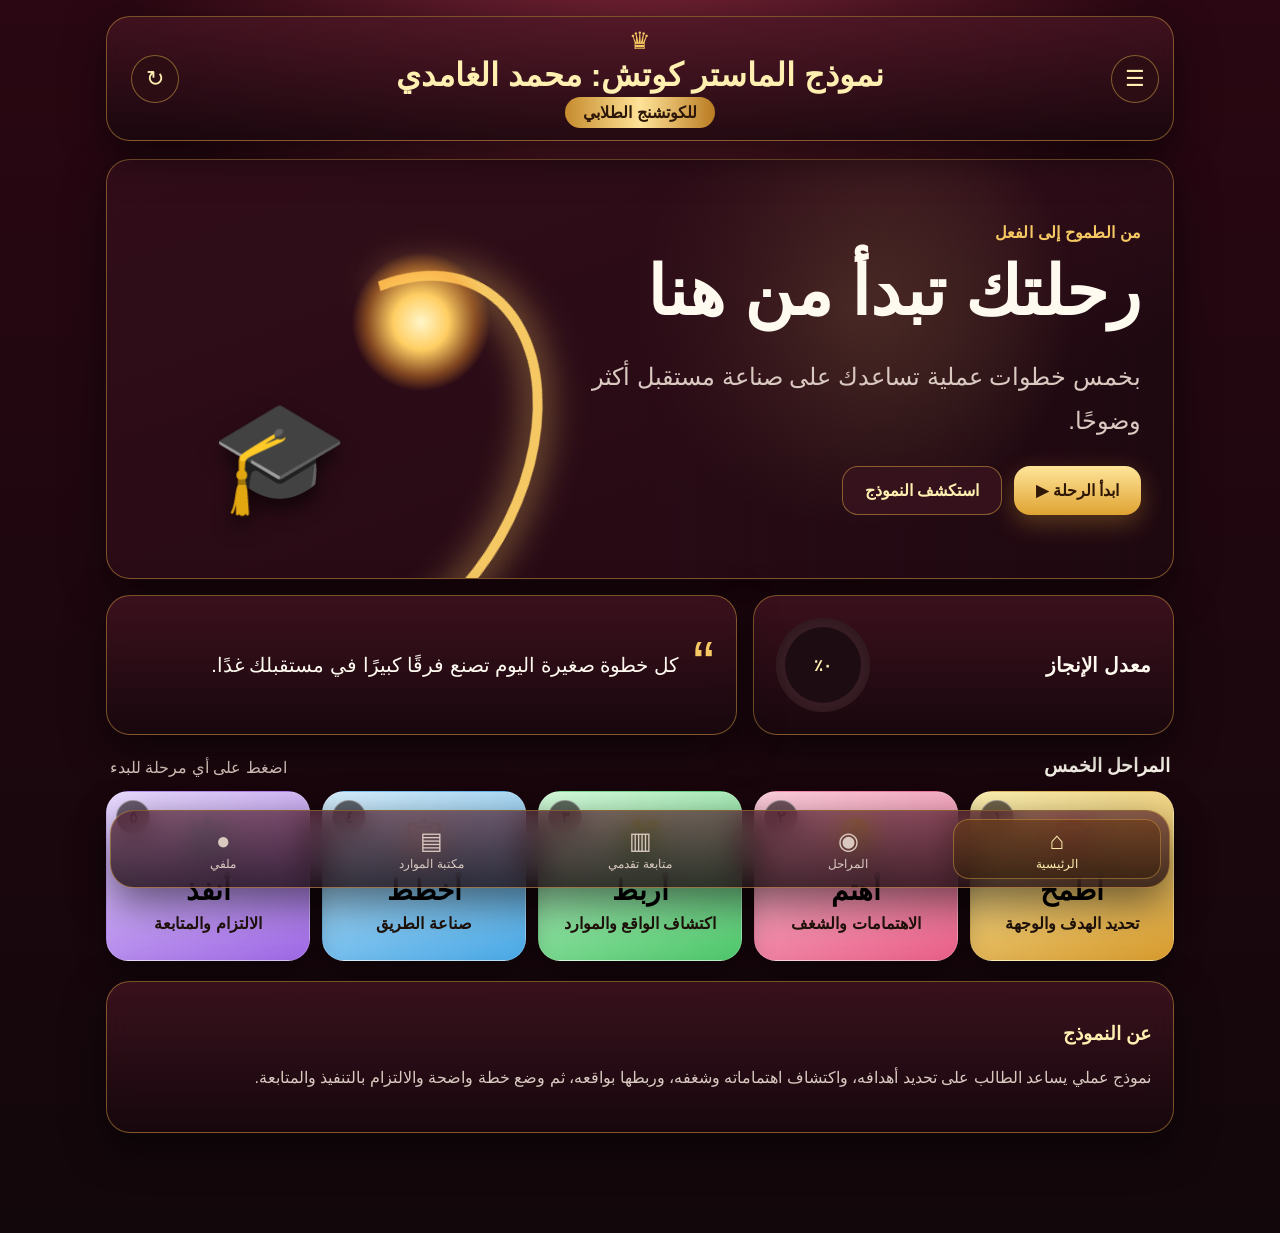
==== index.html @ 7575bb05 "Add files via upload" ====
<!doctype html>
<html lang="ar" dir="rtl">
<head>
  <meta charset="utf-8" />
  <meta name="viewport" content="width=device-width,initial-scale=1,viewport-fit=cover" />
  <meta name="theme-color" content="#3b0917" />
  <meta name="description" content="نموذج الماستر كوتش: محمد الغامدي للكوتشنج الطلابي" />
  <title>نموذج الماستر كوتش: محمد الغامدي</title>
  <link rel="manifest" href="manifest.json" />
  <link rel="stylesheet" href="styles.css" />
</head>
<body>
  <div class="app-shell">
    <header class="topbar glass">
      <button class="icon-btn" id="menuBtn" aria-label="القائمة">☰</button>
      <div class="brand">
        <div class="crown">♛</div>
        <h1>نموذج الماستر كوتش: محمد الغامدي</h1>
        <div class="subtitle">للكوتشنج الطلابي</div>
      </div>
      <button class="icon-btn" id="resetBtn" title="إعادة ضبط التقدم">↻</button>
    </header>

    <main id="view" class="view" aria-live="polite"></main>

    <nav class="bottom-nav glass" aria-label="التنقل الرئيسي">
      <button data-route="home" class="nav-item active"><span>⌂</span><small>الرئيسية</small></button>
      <button data-route="stages" class="nav-item"><span>◉</span><small>المراحل</small></button>
      <button data-route="progress" class="nav-item"><span>▥</span><small>متابعة تقدمي</small></button>
      <button data-route="resources" class="nav-item"><span>▤</span><small>مكتبة الموارد</small></button>
      <button data-route="profile" class="nav-item"><span>●</span><small>ملفي</small></button>
    </nav>
  </div>

  <template id="homeTemplate">
    <section class="hero glass">
      <div class="hero-copy">
        <span class="eyebrow">من الطموح إلى الفعل</span>
        <h2>رحلتك تبدأ من هنا</h2>
        <p>بخمس خطوات عملية تساعدك على صناعة مستقبل أكثر وضوحًا.</p>
        <div class="hero-actions">
          <button class="primary-btn" data-action="start">ابدأ الرحلة ▶</button>
          <button class="secondary-btn" data-route-jump="stages">استكشف النموذج</button>
        </div>
      </div>
      <div class="hero-visual" aria-hidden="true">
        <div class="road"></div>
        <div class="sun"></div>
        <div class="student">🎓</div>
      </div>
    </section>

    <section class="summary-grid">
      <article class="glass metric-card">
        <div class="metric-title">معدل الإنجاز</div>
        <div class="ring" id="homeRing"><span id="homePercent">٠٪</span></div>
      </article>
      <article class="glass quote-card">
        <div class="quote-mark">“</div>
        <p>كل خطوة صغيرة اليوم تصنع فرقًا كبيرًا في مستقبلك غدًا.</p>
      </article>
    </section>

    <section class="section-block">
      <div class="section-head">
        <h3>المراحل الخمس</h3>
        <span class="muted">اضغط على أي مرحلة للبدء</span>
      </div>
      <div class="stage-cards" id="homeStages"></div>
    </section>

    <section class="glass about-card">
      <h3>عن النموذج</h3>
      <p>نموذج عملي يساعد الطالب على تحديد أهدافه، واكتشاف اهتماماته وشغفه، وربطها بواقعه، ثم وضع خطة واضحة والالتزام بالتنفيذ والمتابعة.</p>
    </section>
  </template>

  <template id="stagesTemplate">
    <section class="section-block">
      <div class="section-head">
        <div>
          <span class="eyebrow">خمس خطوات تصنع مستقبلك</span>
          <h2>اختر المرحلة</h2>
        </div>
        <div class="mini-progress"><span id="stagesPercent">٠٪</span></div>
      </div>
      <div class="stage-list" id="stageList"></div>
    </section>
  </template>

  <template id="stageDetailTemplate">
    <section class="stage-detail">
      <div class="glass detail-head" id="detailHead">
        <button class="back-btn" data-route-jump="stages">→ رجوع</button>
        <div class="detail-title-wrap">
          <div class="stage-icon big" id="detailIcon"></div>
          <div>
            <div class="eyebrow" id="detailStep"></div>
            <h2 id="detailTitle"></h2>
            <p id="detailSubtitle"></p>
          </div>
        </div>
        <div class="step-progress" id="detailProgress"></div>
      </div>

      <form class="glass coaching-form" id="coachingForm">
        <div id="questionFields"></div>

        <div class="output-panel" id="outputPanel">
          <span class="tag">المخرج</span>
          <strong id="outputText"></strong>
        </div>

        <label class="field-block">
          <span>ملاحظات إضافية</span>
          <textarea id="notes" rows="3" placeholder="اكتب أي ملاحظات أو أفكار إضافية..."></textarea>
        </label>

        <div class="form-actions">
          <button type="button" class="secondary-btn" id="prevStage">السابق</button>
          <button type="submit" class="primary-btn">حفظ</button>
          <button type="button" class="primary-btn alt" id="nextStage">التالي</button>
        </div>
      </form>
    </section>
  </template>

  <template id="progressTemplate">
    <section class="section-block">
      <div class="section-head">
        <div>
          <span class="eyebrow">رحلة نحو مستقبل أكثر وضوحًا</span>
          <h2>متابعة تقدمي</h2>
        </div>
      </div>

      <section class="progress-layout">
        <article class="glass big-progress-card">
          <div class="big-ring" id="progressRing"><span id="progressPercent">٠٪</span></div>
          <div>
            <h3>معدل الإنجاز</h3>
            <p class="muted" id="progressMessage">ابدأ الآن، ومستقبلك ينتظرك.</p>
          </div>
        </article>

        <article class="glass">
          <div class="section-head compact"><h3>حالة المراحل الخمس</h3></div>
          <div id="progressStages" class="progress-stages"></div>
        </article>
      </section>

      <section class="glass checklist-card">
        <div class="section-head compact"><h3>خطة هذا الأسبوع</h3><button class="small-btn" id="clearChecklist">إلغاء التحديد</button></div>
        <div id="weeklyChecklist"></div>
      </section>

      <section class="glass achievements">
        <div class="section-head compact"><h3>شاراتي وإنجازاتي</h3></div>
        <div id="badges" class="badge-grid"></div>
      </section>
    </section>
  </template>

  <template id="simpleTemplate">
    <section class="section-block">
      <article class="glass empty-card">
        <div class="empty-icon" id="simpleIcon"></div>
        <h2 id="simpleTitle"></h2>
        <p id="simpleText"></p>
      </article>
    </section>
  </template>

  <script src="app.js"></script>
</body>
</html>
---- styles.css ----
:root{
  --bg:#12070b;--bg2:#2a0712;--panel:#2a1018cc;--gold:#f5c863;--gold2:#fff0b2;--text:#fffaf0;--muted:#d9c9c1;
  --border:#c9933f88;--shadow:0 14px 40px #0008;--radius:24px;
  --s1:#e6b243;--s2:#ec5e8b;--s3:#54c96e;--s4:#50aeea;--s5:#a26ae8;
}
*{box-sizing:border-box}
html{scroll-behavior:smooth}
body{margin:0;font-family:"Tahoma","Arial",sans-serif;background:
radial-gradient(circle at 50% -10%,#7c2638 0,transparent 35%),
linear-gradient(180deg,var(--bg2),var(--bg));color:var(--text);min-height:100vh}
button,input,textarea{font:inherit}
button{cursor:pointer}
.app-shell{width:min(100%,1100px);margin:auto;min-height:100vh;padding:16px 16px 100px}
.glass{background:linear-gradient(180deg,#4b1725aa,#18080ecc);backdrop-filter:blur(15px);border:1px solid var(--border);box-shadow:var(--shadow);border-radius:var(--radius)}
.topbar{position:sticky;top:8px;z-index:50;display:grid;grid-template-columns:58px 1fr 58px;gap:12px;align-items:center;padding:12px 14px;margin-bottom:18px}
.icon-btn{border:1px solid #e8b84b77;background:#2c0d14;color:var(--gold2);width:48px;height:48px;border-radius:50%;font-size:22px}
.brand{text-align:center}.crown{color:var(--gold);font-size:24px;line-height:1}.brand h1{font-size:clamp(18px,3.2vw,32px);margin:3px 0;color:var(--gold2)}.subtitle{display:inline-block;padding:6px 18px;border-radius:999px;background:linear-gradient(90deg,#c68b2d,#ffe398,#b97b22);color:#2c1607;font-weight:800}
.view{animation:fade .25s ease}@keyframes fade{from{opacity:.2;transform:translateY(6px)}to{opacity:1;transform:none}}
.hero{position:relative;min-height:420px;overflow:hidden;padding:32px;display:grid;grid-template-columns:1.1fr .9fr;align-items:center;background:
linear-gradient(90deg,#2a0b16d9 0 50%,#2a0b1655),radial-gradient(circle at 70% 35%,#ffd97966 0,transparent 28%),linear-gradient(160deg,#5a172c,#19080e 70%)}
.hero-copy{z-index:2;max-width:620px}.eyebrow{color:var(--gold);font-weight:700;letter-spacing:.2px}.hero h2{font-size:clamp(34px,6vw,68px);margin:10px 0 12px}.hero p{font-size:clamp(18px,2vw,24px);color:var(--muted);line-height:1.8}.hero-actions{display:flex;gap:12px;flex-wrap:wrap;margin-top:22px}
.primary-btn,.secondary-btn,.small-btn{border:0;border-radius:16px;padding:14px 22px;font-weight:800}.primary-btn{background:linear-gradient(180deg,#ffe59a,#dfa332);color:#301807;box-shadow:0 8px 24px #d89b3655}.primary-btn.alt{background:linear-gradient(180deg,#fff0b3,#c58b2d)}.secondary-btn{background:#38131ed9;color:var(--gold2);border:1px solid #d8a34688}.small-btn{padding:9px 12px;background:#31101a;color:var(--gold2);border:1px solid #c99545aa}
.hero-visual{height:100%;position:relative}.sun{position:absolute;width:140px;height:140px;border-radius:50%;background:radial-gradient(circle,#fff6c8,#ffce63 28%,#ff9c2d66 55%,transparent 70%);right:22%;top:17%}.road{position:absolute;width:64%;height:120%;right:15%;top:18%;border:10px solid #f5c863;border-left-color:transparent;border-bottom-color:transparent;border-radius:50%;transform:rotate(30deg);filter:drop-shadow(0 0 18px #ffcf66)}.student{position:absolute;bottom:25px;left:16%;font-size:110px;filter:drop-shadow(0 10px 10px #0009)}
.summary-grid{display:grid;grid-template-columns:1fr 1.5fr;gap:16px;margin:16px 0}.metric-card,.quote-card{padding:22px}.metric-card{display:flex;align-items:center;justify-content:space-between;gap:18px}.metric-title{font-weight:800;font-size:20px}.ring,.big-ring{--p:0deg;position:relative;border-radius:50%;display:grid;place-items:center;background:conic-gradient(var(--gold) var(--p),#40212a 0);box-shadow:inset 0 0 30px #0006}.ring{width:94px;height:94px}.ring::before,.big-ring::before{content:"";position:absolute;inset:9px;border-radius:50%;background:#1d0c12}.ring span,.big-ring span{z-index:1;font-weight:900;color:var(--gold2)}.quote-card{display:flex;align-items:center;gap:14px}.quote-mark{font-size:64px;color:var(--gold)}.quote-card p{font-size:20px;line-height:1.8;margin:0}
.section-block{margin:20px 0}.section-head{display:flex;align-items:end;justify-content:space-between;gap:14px;margin:0 4px 14px}.section-head.compact{align-items:center;margin:0 0 12px}.section-head h2,.section-head h3{margin:0}.muted{color:var(--muted)}
.stage-cards{display:grid;grid-template-columns:repeat(5,1fr);gap:12px}.stage-card{position:relative;overflow:hidden;padding:18px 14px;min-height:170px;border-radius:22px;border:1px solid #fff2;text-align:center;box-shadow:0 14px 30px #0006;transition:.2s}.stage-card:hover{transform:translateY(-4px)}.stage-card .num{position:absolute;top:8px;left:9px;background:#12070b99;border:1px solid #fff6;width:34px;height:34px;border-radius:50%;display:grid;place-items:center;font-weight:900}.stage-icon{font-size:40px}.stage-card h4{font-size:28px;margin:10px 0 5px}.stage-card p{margin:0;color:#20120b;font-weight:700;line-height:1.5}.stage-card.done::after{content:"✓";position:absolute;bottom:9px;left:10px;width:30px;height:30px;border-radius:50%;background:#0b7f39;color:#fff;display:grid;place-items:center}.s1{background:linear-gradient(160deg,#fff3b3,#d79b2e)}.s2{background:linear-gradient(160deg,#ffd1df,#e95f88)}.s3{background:linear-gradient(160deg,#d8ffdf,#4ec76b)}.s4{background:linear-gradient(160deg,#d9f1ff,#4aa9e6)}.s5{background:linear-gradient(160deg,#eadcff,#9f68e5)}
.about-card{padding:22px}.about-card h3{color:var(--gold2)}.about-card p{line-height:1.9;color:var(--muted)}
.stage-list{display:grid;gap:14px}.stage-row{display:grid;grid-template-columns:84px 1fr auto;align-items:center;gap:16px;padding:16px;border-radius:22px;color:#1f110b}.stage-row .stage-icon{width:66px;height:66px;border-radius:50%;display:grid;place-items:center;background:#ffffff8c}.stage-row h3{font-size:28px;margin:0}.stage-row p{margin:4px 0;font-weight:700}.stage-row .output{margin-top:8px;font-size:14px;background:#fff8;padding:8px 10px;border-radius:12px;display:inline-block}.stage-row button{border:0;background:#2b0d16;color:#fff;width:48px;height:48px;border-radius:50%;font-size:24px}.mini-progress{width:76px;height:76px;border-radius:50%;display:grid;place-items:center;background:#2a0c15;border:6px solid #805d31;color:var(--gold2);font-weight:900}
.stage-detail{display:grid;gap:16px}.detail-head{padding:20px}.back-btn{background:none;border:0;color:var(--gold2);font-weight:800}.detail-title-wrap{display:flex;align-items:center;gap:18px;margin-top:12px}.stage-icon.big{width:100px;height:100px;border-radius:50%;display:grid;place-items:center;font-size:52px;border:1px solid #ffffff66}.detail-title-wrap h2{font-size:42px;margin:5px 0}.detail-title-wrap p{margin:0;color:var(--muted)}.step-progress{display:flex;gap:7px;margin-top:14px}.step-dot{height:8px;flex:1;border-radius:999px;background:#4a3038}.step-dot.active{background:var(--gold)}
.coaching-form{padding:20px}.field-block{display:block;margin-bottom:14px}.field-block>span{display:block;font-weight:800;margin-bottom:8px}.field-block textarea,.field-block input{width:100%;border:1px solid #d2af7e66;background:#fffaf2;color:#27150e;border-radius:15px;padding:14px;outline:none;min-height:54px}.field-block textarea:focus,.field-block input:focus{box-shadow:0 0 0 3px #f5c86355}.output-panel{margin:18px 0;padding:18px;border-radius:18px;background:linear-gradient(90deg,#7f4d12,#edbe59);color:#261407}.output-panel .tag{display:inline-block;background:#2d1209;color:#ffe9a2;padding:6px 12px;border-radius:999px;margin-left:8px}.form-actions{display:grid;grid-template-columns:1fr 1fr 1fr;gap:10px}
.progress-layout{display:grid;grid-template-columns:.8fr 1.2fr;gap:16px}.big-progress-card{padding:22px;display:flex;align-items:center;gap:24px}.big-ring{width:180px;height:180px;flex:0 0 auto}.big-ring span{font-size:42px}.progress-layout>article{padding:20px}.progress-stages{display:grid;grid-template-columns:repeat(5,1fr);gap:8px}.progress-stage{padding:12px 8px;border-radius:14px;text-align:center;color:#21110b;font-weight:800}.progress-stage small{display:block;margin-top:4px}.checklist-card,.achievements{padding:20px;margin-top:16px}.check-item{display:flex;align-items:center;gap:10px;padding:12px;border-bottom:1px solid #ffffff16}.check-item input{accent-color:#eab84d;width:20px;height:20px}.badge-grid{display:grid;grid-template-columns:repeat(5,1fr);gap:10px}.badge{padding:14px 8px;border-radius:18px;text-align:center;background:#291018;border:1px solid #9f723f66}.badge .badge-icon{font-size:40px}.badge.locked{opacity:.35;filter:grayscale(1)}
.empty-card{padding:50px 22px;text-align:center}.empty-icon{font-size:72px}.empty-card p{color:var(--muted);line-height:1.9}
.bottom-nav{position:fixed;left:50%;bottom:12px;transform:translateX(-50%);z-index:60;width:min(calc(100% - 24px),1060px);display:grid;grid-template-columns:repeat(5,1fr);padding:8px}.nav-item{border:0;background:transparent;color:#d9c9c1;border-radius:16px;padding:8px 4px;display:grid;gap:2px;justify-items:center}.nav-item span{font-size:24px}.nav-item small{font-size:12px}.nav-item.active{background:linear-gradient(180deg,#6b3c19aa,#37200faa);color:var(--gold2);box-shadow:inset 0 0 0 1px #c9954588}
@media(max-width:800px){.app-shell{padding:10px 10px 96px}.topbar{grid-template-columns:48px 1fr 48px}.brand h1{font-size:18px}.hero{grid-template-columns:1fr;min-height:560px;padding:22px}.hero-visual{min-height:240px;order:-1}.student{font-size:90px}.summary-grid,.progress-layout{grid-template-columns:1fr}.stage-cards{grid-template-columns:1fr 1fr}.stage-card:last-child{grid-column:1/-1}.stage-row{grid-template-columns:68px 1fr auto}.stage-row h3{font-size:24px}.progress-stages{grid-template-columns:1fr 1fr}.badge-grid{grid-template-columns:1fr 1fr}.form-actions{grid-template-columns:1fr}.detail-title-wrap h2{font-size:34px}.big-progress-card{flex-direction:column;text-align:center}.bottom-nav small{font-size:10px}}
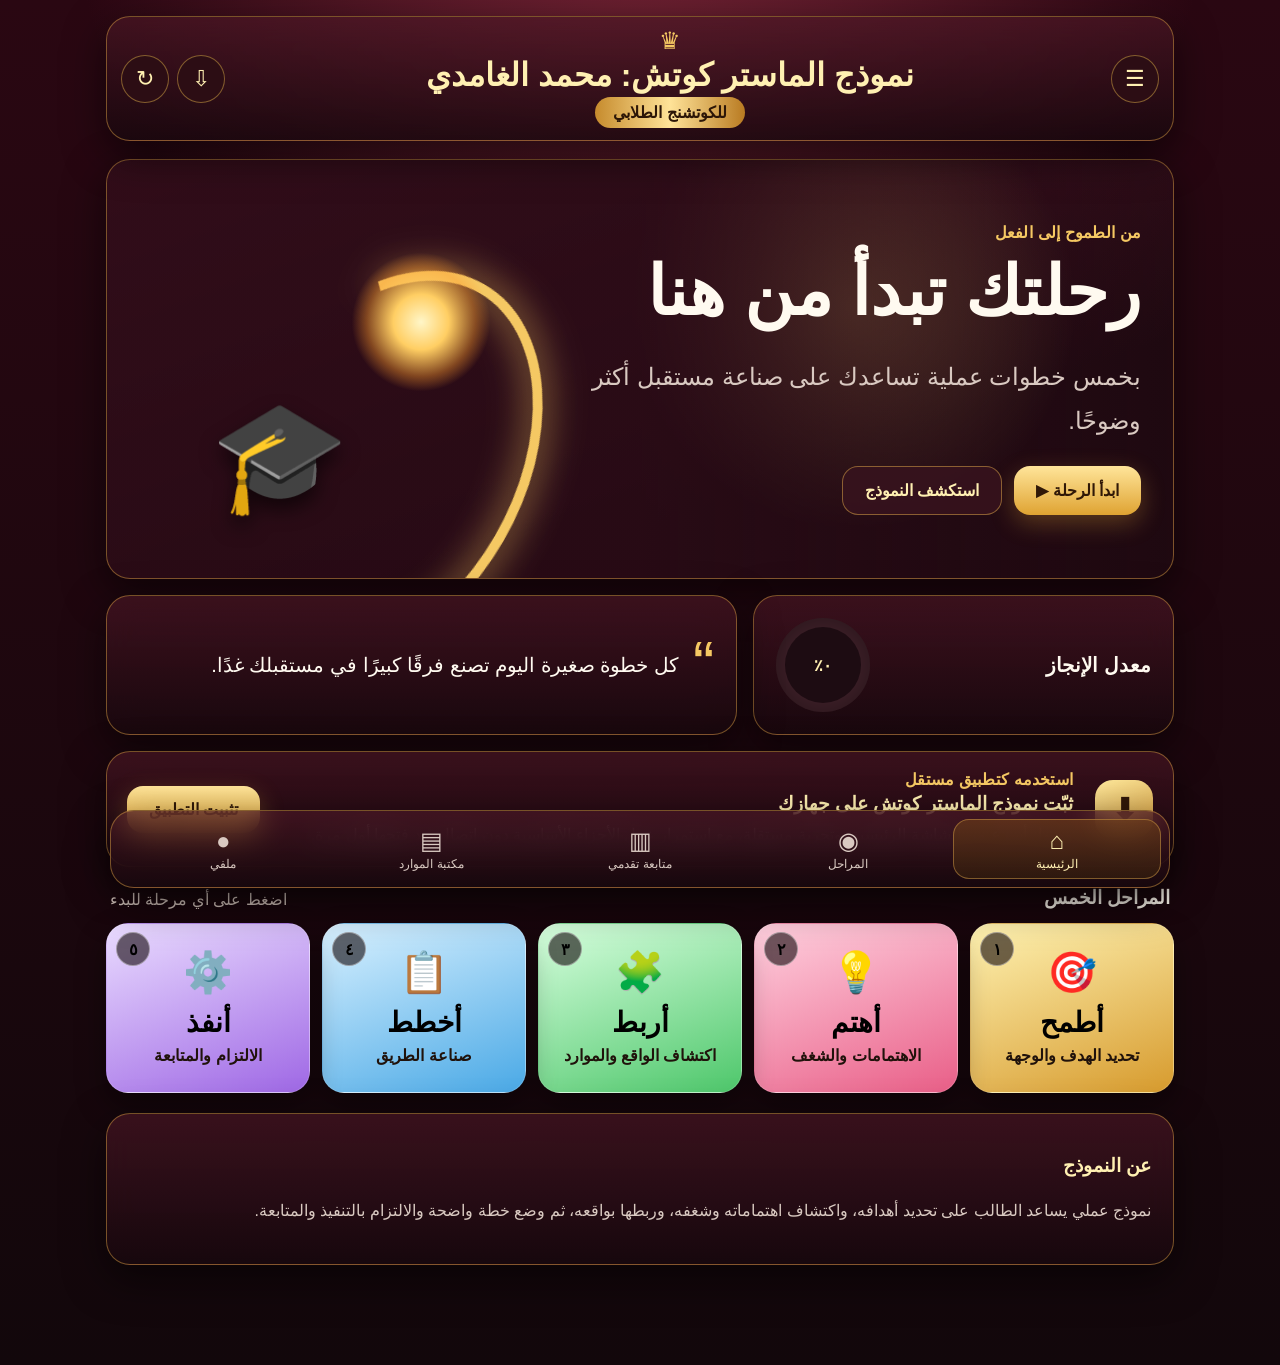
==== commit 05b75b2b: "Add files via upload" ====
--- a/index.html
+++ b/index.html
@@ -5,8 +5,14 @@
   <meta name="viewport" content="width=device-width,initial-scale=1,viewport-fit=cover" />
   <meta name="theme-color" content="#3b0917" />
   <meta name="description" content="نموذج الماستر كوتش: محمد الغامدي للكوتشنج الطلابي" />
+  <meta name="application-name" content="الماستر كوتش" />
+  <meta name="apple-mobile-web-app-capable" content="yes" />
+  <meta name="apple-mobile-web-app-status-bar-style" content="black-translucent" />
+  <meta name="apple-mobile-web-app-title" content="الماستر كوتش" />
   <title>نموذج الماستر كوتش: محمد الغامدي</title>
   <link rel="manifest" href="manifest.json" />
+  <link rel="apple-touch-icon" href="icons/icon-192.png" />
+  <link rel="icon" href="icons/icon-192.png" />
   <link rel="stylesheet" href="styles.css" />
 </head>
 <body>
@@ -18,7 +24,10 @@
         <h1>نموذج الماستر كوتش: محمد الغامدي</h1>
         <div class="subtitle">للكوتشنج الطلابي</div>
       </div>
-      <button class="icon-btn" id="resetBtn" title="إعادة ضبط التقدم">↻</button>
+      <div class="top-actions">
+        <button class="icon-btn install-mini" id="installBtn" title="تثبيت التطبيق" aria-label="تثبيت التطبيق">⇩</button>
+        <button class="icon-btn reset-mini" id="resetBtn" title="إعادة ضبط التقدم" aria-label="إعادة ضبط التقدم">↻</button>
+      </div>
     </header>
 
     <main id="view" class="view" aria-live="polite"></main>
@@ -59,6 +68,16 @@
         <div class="quote-mark">“</div>
         <p>كل خطوة صغيرة اليوم تصنع فرقًا كبيرًا في مستقبلك غدًا.</p>
       </article>
+    </section>
+
+    <section class="install-card glass" id="installCard">
+      <div class="install-card-icon">⬇</div>
+      <div class="install-card-copy">
+        <span class="eyebrow">استخدمه كتطبيق مستقل</span>
+        <h3>ثبّت نموذج الماستر كوتش على جهازك</h3>
+        <p>وصول أسرع من الشاشة الرئيسية، وتجربة مستقلة، مع استمرار عمل الأجزاء الأساسية دون اتصال بعد فتحها أول مرة.</p>
+      </div>
+      <button class="primary-btn" id="homeInstallBtn">تثبيت التطبيق</button>
     </section>
 
     <section class="section-block">
@@ -161,6 +180,35 @@
     </section>
   </template>
 
+  <template id="resourcesTemplate">
+    <section class="section-block resources-page">
+      <div class="section-head resources-head">
+        <div>
+          <span class="eyebrow">أدلة • قوالب • ملفات • روابط</span>
+          <h2>مكتبة الموارد</h2>
+          <p class="muted resource-note">الملفات التي تضيفها من داخل التطبيق تُحفظ على هذا الجهاز فقط. أما الموارد الموجودة داخل المستودع فتظهر لجميع المستخدمين.</p>
+        </div>
+        <button class="primary-btn" id="addResourceBtn">＋ إضافة مورد</button>
+      </div>
+
+      <section class="glass resource-toolbar">
+        <label class="search-box">
+          <span>⌕</span>
+          <input id="resourceSearch" type="search" placeholder="ابحث باسم المورد أو وصفه..." />
+        </label>
+        <div class="resource-filters" id="resourceFilters"></div>
+      </section>
+
+      <div id="resourceStats" class="resource-stats"></div>
+      <div id="resourceGrid" class="resource-grid"></div>
+      <div id="resourceEmpty" class="glass resource-empty" hidden>
+        <div>📚</div>
+        <h3>لا توجد موارد مطابقة</h3>
+        <p>غيّر البحث أو أضف موردًا جديدًا.</p>
+      </div>
+    </section>
+  </template>
+
   <template id="simpleTemplate">
     <section class="section-block">
       <article class="glass empty-card">
@@ -171,6 +219,42 @@
     </section>
   </template>
 
+  <dialog id="resourceDialog" class="app-dialog">
+    <form method="dialog" class="dialog-card glass" id="resourceForm">
+      <div class="dialog-head">
+        <div><span class="eyebrow">مورد جديد</span><h3>إضافة مورد إلى المكتبة</h3></div>
+        <button type="button" class="dialog-close" data-close-dialog="resourceDialog" aria-label="إغلاق">×</button>
+      </div>
+      <div class="resource-mode" role="tablist" aria-label="نوع المورد">
+        <button type="button" class="mode-btn active" data-resource-mode="file">📎 ملف</button>
+        <button type="button" class="mode-btn" data-resource-mode="link">🔗 رابط</button>
+      </div>
+      <input type="hidden" id="resourceMode" value="file" />
+      <label class="field-block"><span>عنوان المورد</span><input id="resourceTitle" required maxlength="120" placeholder="مثال: نموذج صياغة الهدف الذكي" /></label>
+      <label class="field-block"><span>المرحلة / التصنيف</span>
+        <select id="resourceCategory">
+          <option value="عام">عام</option><option value="أطمح">أطمح</option><option value="أهتم">أهتم</option><option value="أربط">أربط</option><option value="أخطط">أخطط</option><option value="أنفذ">أنفذ</option>
+        </select>
+      </label>
+      <label class="field-block"><span>وصف مختصر</span><textarea id="resourceDescription" rows="2" placeholder="ما فائدة هذا المورد؟"></textarea></label>
+      <label class="field-block resource-file-field" id="resourceFileField"><span>اختر الملف</span><input id="resourceFile" type="file" accept=".pdf,.doc,.docx,.ppt,.pptx,.xls,.xlsx,.txt,.rtf,.csv,.png,.jpg,.jpeg,.webp,.gif,.mp4,.mov,.m4v,.zip" /></label>
+      <label class="field-block resource-link-field" id="resourceLinkField" hidden><span>رابط المورد</span><input id="resourceUrl" type="url" inputmode="url" placeholder="https://example.com/resource" /></label>
+      <div class="dialog-hint">🔒 الملفات المرفوعة هنا تبقى داخل متصفح هذا الجهاز ولا تُرفع تلقائيًا إلى GitHub.</div>
+      <div class="dialog-actions"><button type="button" class="secondary-btn" data-close-dialog="resourceDialog">إلغاء</button><button type="submit" class="primary-btn">حفظ المورد</button></div>
+    </form>
+  </dialog>
+
+  <dialog id="installDialog" class="app-dialog">
+    <section class="dialog-card glass">
+      <div class="dialog-head">
+        <div><span class="eyebrow">تثبيت التطبيق</span><h3>أضف التطبيق إلى جهازك</h3></div>
+        <button type="button" class="dialog-close" data-close-dialog="installDialog" aria-label="إغلاق">×</button>
+      </div>
+      <div id="installInstructions" class="install-instructions"></div>
+      <div class="dialog-actions"><button type="button" class="primary-btn" data-close-dialog="installDialog">حسنًا</button></div>
+    </section>
+  </dialog>
+
   <script src="app.js"></script>
 </body>
 </html>
--- a/styles.css
+++ b/styles.css
@@ -3,32 +3,19 @@
   --border:#c9933f88;--shadow:0 14px 40px #0008;--radius:24px;
   --s1:#e6b243;--s2:#ec5e8b;--s3:#54c96e;--s4:#50aeea;--s5:#a26ae8;
 }
-*{box-sizing:border-box}
-html{scroll-behavior:smooth}
-body{margin:0;font-family:"Tahoma","Arial",sans-serif;background:
-radial-gradient(circle at 50% -10%,#7c2638 0,transparent 35%),
-linear-gradient(180deg,var(--bg2),var(--bg));color:var(--text);min-height:100vh}
-button,input,textarea{font:inherit}
-button{cursor:pointer}
-.app-shell{width:min(100%,1100px);margin:auto;min-height:100vh;padding:16px 16px 100px}
-.glass{background:linear-gradient(180deg,#4b1725aa,#18080ecc);backdrop-filter:blur(15px);border:1px solid var(--border);box-shadow:var(--shadow);border-radius:var(--radius)}
-.topbar{position:sticky;top:8px;z-index:50;display:grid;grid-template-columns:58px 1fr 58px;gap:12px;align-items:center;padding:12px 14px;margin-bottom:18px}
-.icon-btn{border:1px solid #e8b84b77;background:#2c0d14;color:var(--gold2);width:48px;height:48px;border-radius:50%;font-size:22px}
-.brand{text-align:center}.crown{color:var(--gold);font-size:24px;line-height:1}.brand h1{font-size:clamp(18px,3.2vw,32px);margin:3px 0;color:var(--gold2)}.subtitle{display:inline-block;padding:6px 18px;border-radius:999px;background:linear-gradient(90deg,#c68b2d,#ffe398,#b97b22);color:#2c1607;font-weight:800}
-.view{animation:fade .25s ease}@keyframes fade{from{opacity:.2;transform:translateY(6px)}to{opacity:1;transform:none}}
-.hero{position:relative;min-height:420px;overflow:hidden;padding:32px;display:grid;grid-template-columns:1.1fr .9fr;align-items:center;background:
-linear-gradient(90deg,#2a0b16d9 0 50%,#2a0b1655),radial-gradient(circle at 70% 35%,#ffd97966 0,transparent 28%),linear-gradient(160deg,#5a172c,#19080e 70%)}
-.hero-copy{z-index:2;max-width:620px}.eyebrow{color:var(--gold);font-weight:700;letter-spacing:.2px}.hero h2{font-size:clamp(34px,6vw,68px);margin:10px 0 12px}.hero p{font-size:clamp(18px,2vw,24px);color:var(--muted);line-height:1.8}.hero-actions{display:flex;gap:12px;flex-wrap:wrap;margin-top:22px}
-.primary-btn,.secondary-btn,.small-btn{border:0;border-radius:16px;padding:14px 22px;font-weight:800}.primary-btn{background:linear-gradient(180deg,#ffe59a,#dfa332);color:#301807;box-shadow:0 8px 24px #d89b3655}.primary-btn.alt{background:linear-gradient(180deg,#fff0b3,#c58b2d)}.secondary-btn{background:#38131ed9;color:var(--gold2);border:1px solid #d8a34688}.small-btn{padding:9px 12px;background:#31101a;color:var(--gold2);border:1px solid #c99545aa}
-.hero-visual{height:100%;position:relative}.sun{position:absolute;width:140px;height:140px;border-radius:50%;background:radial-gradient(circle,#fff6c8,#ffce63 28%,#ff9c2d66 55%,transparent 70%);right:22%;top:17%}.road{position:absolute;width:64%;height:120%;right:15%;top:18%;border:10px solid #f5c863;border-left-color:transparent;border-bottom-color:transparent;border-radius:50%;transform:rotate(30deg);filter:drop-shadow(0 0 18px #ffcf66)}.student{position:absolute;bottom:25px;left:16%;font-size:110px;filter:drop-shadow(0 10px 10px #0009)}
+*{box-sizing:border-box}html{scroll-behavior:smooth}body{margin:0;font-family:"Tahoma","Arial",sans-serif;background:radial-gradient(circle at 50% -10%,#7c2638 0,transparent 35%),linear-gradient(180deg,var(--bg2),var(--bg));color:var(--text);min-height:100vh}button,input,textarea,select{font:inherit}button{cursor:pointer}.app-shell{width:min(100%,1100px);margin:auto;min-height:100vh;padding:16px 16px 100px}.glass{background:linear-gradient(180deg,#4b1725aa,#18080ecc);backdrop-filter:blur(15px);border:1px solid var(--border);box-shadow:var(--shadow);border-radius:var(--radius)}
+.topbar{position:sticky;top:8px;z-index:50;display:grid;grid-template-columns:58px 1fr 118px;gap:12px;align-items:center;padding:12px 14px;margin-bottom:18px}.top-actions{display:flex;gap:8px;justify-content:flex-end}.icon-btn{border:1px solid #e8b84b77;background:#2c0d14;color:var(--gold2);width:48px;height:48px;border-radius:50%;font-size:22px}.brand{text-align:center}.crown{color:var(--gold);font-size:24px;line-height:1}.brand h1{font-size:clamp(18px,3.2vw,32px);margin:3px 0;color:var(--gold2)}.subtitle{display:inline-block;padding:6px 18px;border-radius:999px;background:linear-gradient(90deg,#c68b2d,#ffe398,#b97b22);color:#2c1607;font-weight:800}.view{animation:fade .25s ease}@keyframes fade{from{opacity:.2;transform:translateY(6px)}to{opacity:1;transform:none}}
+.hero{position:relative;min-height:420px;overflow:hidden;padding:32px;display:grid;grid-template-columns:1.1fr .9fr;align-items:center;background:linear-gradient(90deg,#2a0b16d9 0 50%,#2a0b1655),radial-gradient(circle at 70% 35%,#ffd97966 0,transparent 28%),linear-gradient(160deg,#5a172c,#19080e 70%)}.hero-copy{z-index:2;max-width:620px}.eyebrow{color:var(--gold);font-weight:700;letter-spacing:.2px}.hero h2{font-size:clamp(34px,6vw,68px);margin:10px 0 12px}.hero p{font-size:clamp(18px,2vw,24px);color:var(--muted);line-height:1.8}.hero-actions{display:flex;gap:12px;flex-wrap:wrap;margin-top:22px}.primary-btn,.secondary-btn,.small-btn{border:0;border-radius:16px;padding:14px 22px;font-weight:800}.primary-btn{background:linear-gradient(180deg,#ffe59a,#dfa332);color:#301807;box-shadow:0 8px 24px #d89b3655}.primary-btn.alt{background:linear-gradient(180deg,#fff0b3,#c58b2d)}.secondary-btn{background:#38131ed9;color:var(--gold2);border:1px solid #d8a34688}.small-btn{padding:9px 12px;background:#31101a;color:var(--gold2);border:1px solid #c99545aa}.hero-visual{height:100%;position:relative}.sun{position:absolute;width:140px;height:140px;border-radius:50%;background:radial-gradient(circle,#fff6c8,#ffce63 28%,#ff9c2d66 55%,transparent 70%);right:22%;top:17%}.road{position:absolute;width:64%;height:120%;right:15%;top:18%;border:10px solid #f5c863;border-left-color:transparent;border-bottom-color:transparent;border-radius:50%;transform:rotate(30deg);filter:drop-shadow(0 0 18px #ffcf66)}.student{position:absolute;bottom:25px;left:16%;font-size:110px;filter:drop-shadow(0 10px 10px #0009)}
 .summary-grid{display:grid;grid-template-columns:1fr 1.5fr;gap:16px;margin:16px 0}.metric-card,.quote-card{padding:22px}.metric-card{display:flex;align-items:center;justify-content:space-between;gap:18px}.metric-title{font-weight:800;font-size:20px}.ring,.big-ring{--p:0deg;position:relative;border-radius:50%;display:grid;place-items:center;background:conic-gradient(var(--gold) var(--p),#40212a 0);box-shadow:inset 0 0 30px #0006}.ring{width:94px;height:94px}.ring::before,.big-ring::before{content:"";position:absolute;inset:9px;border-radius:50%;background:#1d0c12}.ring span,.big-ring span{z-index:1;font-weight:900;color:var(--gold2)}.quote-card{display:flex;align-items:center;gap:14px}.quote-mark{font-size:64px;color:var(--gold)}.quote-card p{font-size:20px;line-height:1.8;margin:0}
-.section-block{margin:20px 0}.section-head{display:flex;align-items:end;justify-content:space-between;gap:14px;margin:0 4px 14px}.section-head.compact{align-items:center;margin:0 0 12px}.section-head h2,.section-head h3{margin:0}.muted{color:var(--muted)}
-.stage-cards{display:grid;grid-template-columns:repeat(5,1fr);gap:12px}.stage-card{position:relative;overflow:hidden;padding:18px 14px;min-height:170px;border-radius:22px;border:1px solid #fff2;text-align:center;box-shadow:0 14px 30px #0006;transition:.2s}.stage-card:hover{transform:translateY(-4px)}.stage-card .num{position:absolute;top:8px;left:9px;background:#12070b99;border:1px solid #fff6;width:34px;height:34px;border-radius:50%;display:grid;place-items:center;font-weight:900}.stage-icon{font-size:40px}.stage-card h4{font-size:28px;margin:10px 0 5px}.stage-card p{margin:0;color:#20120b;font-weight:700;line-height:1.5}.stage-card.done::after{content:"✓";position:absolute;bottom:9px;left:10px;width:30px;height:30px;border-radius:50%;background:#0b7f39;color:#fff;display:grid;place-items:center}.s1{background:linear-gradient(160deg,#fff3b3,#d79b2e)}.s2{background:linear-gradient(160deg,#ffd1df,#e95f88)}.s3{background:linear-gradient(160deg,#d8ffdf,#4ec76b)}.s4{background:linear-gradient(160deg,#d9f1ff,#4aa9e6)}.s5{background:linear-gradient(160deg,#eadcff,#9f68e5)}
-.about-card{padding:22px}.about-card h3{color:var(--gold2)}.about-card p{line-height:1.9;color:var(--muted)}
-.stage-list{display:grid;gap:14px}.stage-row{display:grid;grid-template-columns:84px 1fr auto;align-items:center;gap:16px;padding:16px;border-radius:22px;color:#1f110b}.stage-row .stage-icon{width:66px;height:66px;border-radius:50%;display:grid;place-items:center;background:#ffffff8c}.stage-row h3{font-size:28px;margin:0}.stage-row p{margin:4px 0;font-weight:700}.stage-row .output{margin-top:8px;font-size:14px;background:#fff8;padding:8px 10px;border-radius:12px;display:inline-block}.stage-row button{border:0;background:#2b0d16;color:#fff;width:48px;height:48px;border-radius:50%;font-size:24px}.mini-progress{width:76px;height:76px;border-radius:50%;display:grid;place-items:center;background:#2a0c15;border:6px solid #805d31;color:var(--gold2);font-weight:900}
-.stage-detail{display:grid;gap:16px}.detail-head{padding:20px}.back-btn{background:none;border:0;color:var(--gold2);font-weight:800}.detail-title-wrap{display:flex;align-items:center;gap:18px;margin-top:12px}.stage-icon.big{width:100px;height:100px;border-radius:50%;display:grid;place-items:center;font-size:52px;border:1px solid #ffffff66}.detail-title-wrap h2{font-size:42px;margin:5px 0}.detail-title-wrap p{margin:0;color:var(--muted)}.step-progress{display:flex;gap:7px;margin-top:14px}.step-dot{height:8px;flex:1;border-radius:999px;background:#4a3038}.step-dot.active{background:var(--gold)}
-.coaching-form{padding:20px}.field-block{display:block;margin-bottom:14px}.field-block>span{display:block;font-weight:800;margin-bottom:8px}.field-block textarea,.field-block input{width:100%;border:1px solid #d2af7e66;background:#fffaf2;color:#27150e;border-radius:15px;padding:14px;outline:none;min-height:54px}.field-block textarea:focus,.field-block input:focus{box-shadow:0 0 0 3px #f5c86355}.output-panel{margin:18px 0;padding:18px;border-radius:18px;background:linear-gradient(90deg,#7f4d12,#edbe59);color:#261407}.output-panel .tag{display:inline-block;background:#2d1209;color:#ffe9a2;padding:6px 12px;border-radius:999px;margin-left:8px}.form-actions{display:grid;grid-template-columns:1fr 1fr 1fr;gap:10px}
-.progress-layout{display:grid;grid-template-columns:.8fr 1.2fr;gap:16px}.big-progress-card{padding:22px;display:flex;align-items:center;gap:24px}.big-ring{width:180px;height:180px;flex:0 0 auto}.big-ring span{font-size:42px}.progress-layout>article{padding:20px}.progress-stages{display:grid;grid-template-columns:repeat(5,1fr);gap:8px}.progress-stage{padding:12px 8px;border-radius:14px;text-align:center;color:#21110b;font-weight:800}.progress-stage small{display:block;margin-top:4px}.checklist-card,.achievements{padding:20px;margin-top:16px}.check-item{display:flex;align-items:center;gap:10px;padding:12px;border-bottom:1px solid #ffffff16}.check-item input{accent-color:#eab84d;width:20px;height:20px}.badge-grid{display:grid;grid-template-columns:repeat(5,1fr);gap:10px}.badge{padding:14px 8px;border-radius:18px;text-align:center;background:#291018;border:1px solid #9f723f66}.badge .badge-icon{font-size:40px}.badge.locked{opacity:.35;filter:grayscale(1)}
-.empty-card{padding:50px 22px;text-align:center}.empty-icon{font-size:72px}.empty-card p{color:var(--muted);line-height:1.9}
-.bottom-nav{position:fixed;left:50%;bottom:12px;transform:translateX(-50%);z-index:60;width:min(calc(100% - 24px),1060px);display:grid;grid-template-columns:repeat(5,1fr);padding:8px}.nav-item{border:0;background:transparent;color:#d9c9c1;border-radius:16px;padding:8px 4px;display:grid;gap:2px;justify-items:center}.nav-item span{font-size:24px}.nav-item small{font-size:12px}.nav-item.active{background:linear-gradient(180deg,#6b3c19aa,#37200faa);color:var(--gold2);box-shadow:inset 0 0 0 1px #c9954588}
-@media(max-width:800px){.app-shell{padding:10px 10px 96px}.topbar{grid-template-columns:48px 1fr 48px}.brand h1{font-size:18px}.hero{grid-template-columns:1fr;min-height:560px;padding:22px}.hero-visual{min-height:240px;order:-1}.student{font-size:90px}.summary-grid,.progress-layout{grid-template-columns:1fr}.stage-cards{grid-template-columns:1fr 1fr}.stage-card:last-child{grid-column:1/-1}.stage-row{grid-template-columns:68px 1fr auto}.stage-row h3{font-size:24px}.progress-stages{grid-template-columns:1fr 1fr}.badge-grid{grid-template-columns:1fr 1fr}.form-actions{grid-template-columns:1fr}.detail-title-wrap h2{font-size:34px}.big-progress-card{flex-direction:column;text-align:center}.bottom-nav small{font-size:10px}}
+.install-card{padding:18px 20px;display:grid;grid-template-columns:64px 1fr auto;gap:16px;align-items:center;margin:16px 0}.install-card-icon{width:58px;height:58px;border-radius:18px;display:grid;place-items:center;background:linear-gradient(160deg,#ffe99d,#c48a2b);color:#311708;font-size:30px;font-weight:900}.install-card-copy h3{margin:4px 0 6px;color:var(--gold2)}.install-card-copy p{margin:0;color:var(--muted);line-height:1.7}.install-card.installed{opacity:.72}.install-card.installed .primary-btn{display:none}
+.section-block{margin:20px 0}.section-head{display:flex;align-items:end;justify-content:space-between;gap:14px;margin:0 4px 14px}.section-head.compact{align-items:center;margin:0 0 12px}.section-head h2,.section-head h3{margin:0}.muted{color:var(--muted)}.stage-cards{display:grid;grid-template-columns:repeat(5,1fr);gap:12px}.stage-card{position:relative;overflow:hidden;padding:18px 14px;min-height:170px;border-radius:22px;border:1px solid #fff2;text-align:center;box-shadow:0 14px 30px #0006;transition:.2s}.stage-card:hover{transform:translateY(-4px)}.stage-card .num{position:absolute;top:8px;left:9px;background:#12070b99;border:1px solid #fff6;width:34px;height:34px;border-radius:50%;display:grid;place-items:center;font-weight:900}.stage-icon{font-size:40px}.stage-card h4{font-size:28px;margin:10px 0 5px}.stage-card p{margin:0;color:#20120b;font-weight:700;line-height:1.5}.stage-card.done::after{content:"✓";position:absolute;bottom:9px;left:10px;width:30px;height:30px;border-radius:50%;background:#0b7f39;color:#fff;display:grid;place-items:center}.s1{background:linear-gradient(160deg,#fff3b3,#d79b2e)}.s2{background:linear-gradient(160deg,#ffd1df,#e95f88)}.s3{background:linear-gradient(160deg,#d8ffdf,#4ec76b)}.s4{background:linear-gradient(160deg,#d9f1ff,#4aa9e6)}.s5{background:linear-gradient(160deg,#eadcff,#9f68e5)}.about-card{padding:22px}.about-card h3{color:var(--gold2)}.about-card p{line-height:1.9;color:var(--muted)}
+.stage-list{display:grid;gap:14px}.stage-row{display:grid;grid-template-columns:84px 1fr auto;align-items:center;gap:16px;padding:16px;border-radius:22px;color:#1f110b}.stage-row .stage-icon{width:66px;height:66px;border-radius:50%;display:grid;place-items:center;background:#ffffff8c}.stage-row h3{font-size:28px;margin:0}.stage-row p{margin:4px 0;font-weight:700}.stage-row .output{margin-top:8px;font-size:14px;background:#fff8;padding:8px 10px;border-radius:12px;display:inline-block}.stage-row button{border:0;background:#2b0d16;color:#fff;width:48px;height:48px;border-radius:50%;font-size:24px}.mini-progress{width:76px;height:76px;border-radius:50%;display:grid;place-items:center;background:#2a0c15;border:6px solid #805d31;color:var(--gold2);font-weight:900}.stage-detail{display:grid;gap:16px}.detail-head{padding:20px}.back-btn{background:none;border:0;color:var(--gold2);font-weight:800}.detail-title-wrap{display:flex;align-items:center;gap:18px;margin-top:12px}.stage-icon.big{width:100px;height:100px;border-radius:50%;display:grid;place-items:center;font-size:52px;border:1px solid #ffffff66}.detail-title-wrap h2{font-size:42px;margin:5px 0}.detail-title-wrap p{margin:0;color:var(--muted)}.step-progress{display:flex;gap:7px;margin-top:14px}.step-dot{height:8px;flex:1;border-radius:999px;background:#4a3038}.step-dot.active{background:var(--gold)}
+.coaching-form{padding:20px}.field-block{display:block;margin-bottom:14px}.field-block>span{display:block;font-weight:800;margin-bottom:8px}.field-block textarea,.field-block input,.field-block select{width:100%;border:1px solid #d2af7e66;background:#fffaf2;color:#27150e;border-radius:15px;padding:14px;outline:none;min-height:54px}.field-block textarea:focus,.field-block input:focus,.field-block select:focus{box-shadow:0 0 0 3px #f5c86355}.output-panel{margin:18px 0;padding:18px;border-radius:18px;background:linear-gradient(90deg,#7f4d12,#edbe59);color:#261407}.output-panel .tag{display:inline-block;background:#2d1209;color:#ffe9a2;padding:6px 12px;border-radius:999px;margin-left:8px}.form-actions{display:grid;grid-template-columns:1fr 1fr 1fr;gap:10px}.progress-layout{display:grid;grid-template-columns:.8fr 1.2fr;gap:16px}.big-progress-card{padding:22px;display:flex;align-items:center;gap:24px}.big-ring{width:180px;height:180px;flex:0 0 auto}.big-ring span{font-size:42px}.progress-layout>article{padding:20px}.progress-stages{display:grid;grid-template-columns:repeat(5,1fr);gap:8px}.progress-stage{padding:12px 8px;border-radius:14px;text-align:center;color:#21110b;font-weight:800}.progress-stage small{display:block;margin-top:4px}.checklist-card,.achievements{padding:20px;margin-top:16px}.check-item{display:flex;align-items:center;gap:10px;padding:12px;border-bottom:1px solid #ffffff16}.check-item input{accent-color:#eab84d;width:20px;height:20px}.badge-grid{display:grid;grid-template-columns:repeat(5,1fr);gap:10px}.badge{padding:14px 8px;border-radius:18px;text-align:center;background:#291018;border:1px solid #9f723f66}.badge .badge-icon{font-size:40px}.badge.locked{opacity:.35;filter:grayscale(1)}
+/* Resources */
+.resources-head{align-items:flex-start}.resource-note{max-width:740px;line-height:1.7;margin:.5rem 0 0}.resource-toolbar{padding:14px;display:grid;grid-template-columns:minmax(260px,1fr) auto;gap:12px;align-items:center}.search-box{display:flex;align-items:center;gap:10px;background:#fffaf2;border-radius:16px;padding:0 14px;color:#3a1b14}.search-box span{font-size:28px;color:#9a6a27}.search-box input{width:100%;border:0;background:transparent;outline:none;padding:14px 0;color:#2b160e}.resource-filters{display:flex;gap:7px;flex-wrap:wrap}.filter-chip{border:1px solid #b9874388;background:#2d1118;color:#eedfce;border-radius:999px;padding:9px 13px}.filter-chip.active{background:linear-gradient(180deg,#ffe99d,#d59a32);color:#2c1409}.resource-stats{display:flex;gap:10px;flex-wrap:wrap;margin:13px 4px}.stat-pill{padding:8px 13px;border-radius:999px;background:#2b1018;border:1px solid #b9874366;color:#ecd9c8;font-size:13px}.resource-grid{display:grid;grid-template-columns:repeat(3,1fr);gap:14px}.resource-card{position:relative;padding:18px;min-height:230px;display:flex;flex-direction:column;gap:12px}.resource-card::before{content:"";position:absolute;inset:0 0 auto 0;height:4px;border-radius:24px 24px 0 0;background:linear-gradient(90deg,#b97b22,#ffe398,#b97b22)}.resource-card-head{display:flex;align-items:flex-start;justify-content:space-between;gap:10px}.resource-type-icon{width:50px;height:50px;border-radius:16px;display:grid;place-items:center;font-size:27px;background:#4a1b28;border:1px solid #d3a95f55}.resource-card h3{margin:0;color:var(--gold2);font-size:19px;line-height:1.55}.resource-card p{margin:0;color:var(--muted);line-height:1.65;font-size:14px}.resource-meta{display:flex;gap:7px;flex-wrap:wrap}.resource-badge{border:1px solid #b9874366;background:#2b1018;color:#ecd9c8;border-radius:999px;padding:6px 9px;font-size:12px}.resource-badge.local{color:#d6f4df;border-color:#4a9b6166}.resource-actions{display:flex;gap:8px;flex-wrap:wrap;margin-top:auto}.resource-actions button,.resource-actions a{appearance:none;text-decoration:none;border:0;border-radius:12px;padding:10px 12px;font-weight:800}.resource-open{background:linear-gradient(180deg,#ffe99d,#d59a32);color:#2b160e}.resource-download,.resource-share{background:#35131d;color:#f5e5d8;border:1px solid #b9874366!important}.resource-delete{background:#3a0f17;color:#ffc7cc;border:1px solid #9b374966!important}.resource-empty{text-align:center;padding:48px 20px;margin-top:14px}.resource-empty>div{font-size:70px}.resource-empty p{color:var(--muted)}
+/* Dialogs */
+.app-dialog{border:0;padding:0;background:transparent;color:var(--text);width:min(94vw,660px);max-height:92vh}.app-dialog::backdrop{background:#070207c9;backdrop-filter:blur(6px)}.dialog-card{padding:20px;max-height:90vh;overflow:auto}.dialog-head{display:flex;align-items:flex-start;justify-content:space-between;gap:12px;margin-bottom:18px}.dialog-head h3{margin:4px 0;font-size:26px;color:var(--gold2)}.dialog-close{border:1px solid #c8934588;background:#2b1018;color:#ffe7a0;width:42px;height:42px;border-radius:50%;font-size:26px}.resource-mode{display:grid;grid-template-columns:1fr 1fr;gap:8px;margin-bottom:16px}.mode-btn{border:1px solid #a9793f77;background:#2c1018;color:#e8d8ce;border-radius:14px;padding:12px;font-weight:800}.mode-btn.active{background:linear-gradient(180deg,#ffe9a0,#d49a33);color:#2b160d}.dialog-hint{background:#271017;border:1px dashed #bd8d4b66;border-radius:14px;padding:12px;color:#ddcbbb;line-height:1.65;font-size:13px;margin:8px 0 14px}.dialog-actions{display:flex;justify-content:flex-start;gap:9px;flex-wrap:wrap}.install-instructions{line-height:1.9;color:#f0ded1}.install-steps{display:grid;gap:10px;margin:10px 0}.install-step{display:grid;grid-template-columns:42px 1fr;gap:10px;align-items:start;background:#271017;border:1px solid #9f713f66;padding:12px;border-radius:14px}.install-step-num{width:34px;height:34px;border-radius:50%;display:grid;place-items:center;background:linear-gradient(180deg,#ffe59a,#d99f35);color:#321707;font-weight:900}.installed-note{padding:14px;border-radius:14px;background:#15371faa;border:1px solid #60bd7a66;color:#d9ffe3}
+.empty-card{padding:50px 22px;text-align:center}.empty-icon{font-size:72px}.empty-card p{color:var(--muted);line-height:1.9}.bottom-nav{position:fixed;left:50%;bottom:12px;transform:translateX(-50%);z-index:60;width:min(calc(100% - 24px),1060px);display:grid;grid-template-columns:repeat(5,1fr);padding:8px}.nav-item{border:0;background:transparent;color:#d9c9c1;border-radius:16px;padding:8px 4px;display:grid;gap:2px;justify-items:center}.nav-item span{font-size:24px}.nav-item small{font-size:12px}.nav-item.active{background:linear-gradient(180deg,#6b3c19aa,#37200faa);color:var(--gold2);box-shadow:inset 0 0 0 1px #c9954588}
+@media(max-width:800px){.app-shell{padding:10px 10px 96px}.topbar{grid-template-columns:48px 1fr 90px;gap:6px}.top-actions{gap:4px}.icon-btn{width:42px;height:42px;font-size:19px}.brand h1{font-size:18px}.subtitle{font-size:12px;padding:5px 12px}.hero{grid-template-columns:1fr;min-height:560px;padding:22px}.hero-visual{min-height:240px;order:-1}.student{font-size:90px}.summary-grid,.progress-layout{grid-template-columns:1fr}.install-card{grid-template-columns:52px 1fr}.install-card .primary-btn{grid-column:1/-1}.stage-cards{grid-template-columns:1fr 1fr}.stage-card:last-child{grid-column:1/-1}.stage-row{grid-template-columns:68px 1fr auto}.stage-row h3{font-size:24px}.progress-stages{grid-template-columns:1fr 1fr}.badge-grid{grid-template-columns:1fr 1fr}.form-actions{grid-template-columns:1fr}.detail-title-wrap h2{font-size:34px}.big-progress-card{flex-direction:column;text-align:center}.resource-toolbar{grid-template-columns:1fr}.resource-grid{grid-template-columns:1fr 1fr}.bottom-nav small{font-size:10px}}
+@media(max-width:560px){.resource-grid{grid-template-columns:1fr}.resources-head{display:block}.resources-head .primary-btn{margin-top:12px;width:100%}.topbar{grid-template-columns:42px 1fr 82px}.brand h1{font-size:15px}.crown{font-size:18px}.nav-item span{font-size:20px}.bottom-nav{bottom:7px}.app-shell{padding-bottom:90px}}
+@media(display-mode:standalone){body{padding-top:env(safe-area-inset-top)}.install-mini,.install-card{display:none}}
